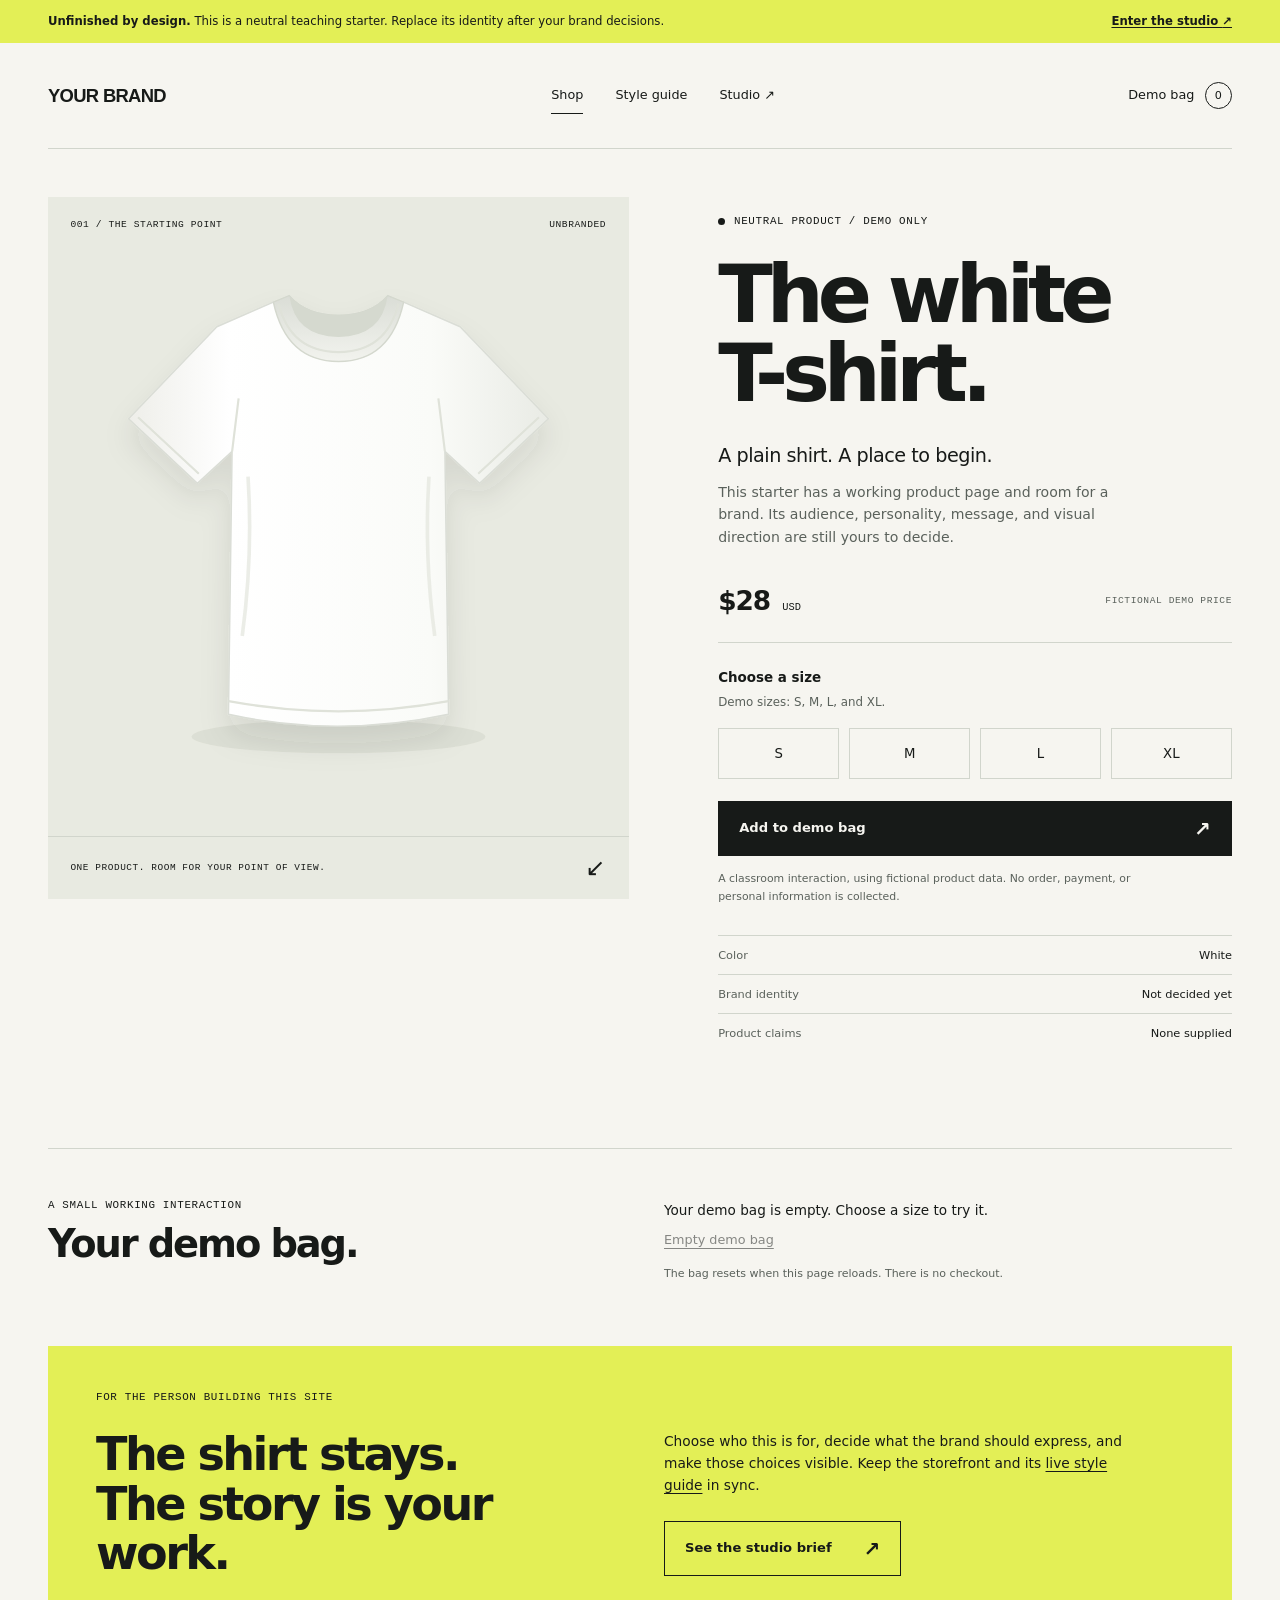
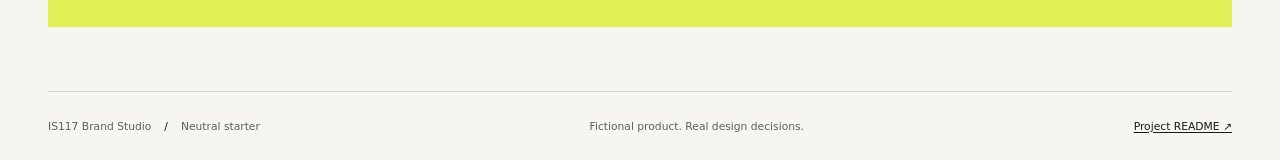
==== public/index.html @ 59103b3f "Initial commit" ====
<!doctype html>
<html lang="en">
  <head>
    <meta charset="utf-8" />
    <meta name="viewport" content="width=device-width, initial-scale=1" />
    <meta
      name="description"
      content="An unfinished, neutral T-shirt storefront for the IS117 Brand Studio. Build a brand through deliberate, visible design choices."
    />
    <title>Your Brand — neutral storefront starter</title>
    <link rel="icon" href="data:," />
    <link rel="stylesheet" href="styles.css" />
    <script src="shop.js" defer></script>
  </head>
  <body>
    <a class="skip-link" href="#main">Skip to content</a>
    <aside class="starter-notice" aria-label="Starter information">
      <span
        ><strong>Unfinished by design.</strong> This is a neutral teaching
        starter. Replace its identity after your brand decisions.</span
      >
      <a href="studio.html"
        >Enter the studio <span aria-hidden="true">↗</span></a
      >
    </aside>
    <header class="site-header wrap">
      <a
        class="brand-link"
        href="index.html"
        aria-label="Your Brand storefront home"
        ><img
          class="wordmark"
          src="assets/wordmark.svg"
          alt="Neutral starter wordmark"
          width="175"
          height="26"
      /></a>
      <nav class="main-nav" aria-label="Main navigation">
        <a class="nav-link" href="index.html" aria-current="page">Shop</a>
        <a class="nav-link" href="styleguide.html">Style guide</a>
        <a class="nav-link" href="studio.html"
          >Studio <span aria-hidden="true">↗</span></a
        >
      </nav>
      <a class="bag-link" href="#demo-bag" aria-label="View demo bag"
        >Demo bag <span id="bag-count" class="bag-count">0</span></a
      >
    </header>

    <main id="main">
      <section class="product-section wrap" aria-labelledby="product-title">
        <div class="product-visual">
          <div class="visual-label">
            <span>001 / The starting point</span><span>Unbranded</span>
          </div>
          <img
            class="shirt-image"
            src="assets/white-shirt.svg"
            alt="Plain white, unbranded short-sleeved T-shirt"
            width="800"
            height="880"
            fetchpriority="high"
          />
          <div class="image-caption">
            <span>One product. Room for your point of view.</span
            ><span aria-hidden="true">↙</span>
          </div>
        </div>
        <div class="product-information">
          <p class="eyebrow">
            <span class="status-dot" aria-hidden="true"></span> Neutral product
            / demo only
          </p>
          <h1 id="product-title">The white<br />T-shirt.</h1>
          <p class="product-intro">A plain shirt. A place to begin.</p>
          <p class="muted product-description">
            This starter has a working product page and room for a brand. Its
            audience, personality, message, and visual direction are still yours
            to decide.
          </p>
          <div class="price-row">
            <p class="price">$28 <span>USD</span></p>
            <span class="micro-label">Fictional demo price</span>
          </div>
          <form id="product-form" class="product-form" novalidate>
            <fieldset aria-describedby="size-help size-error">
              <legend>Choose a size</legend>
              <p id="size-help" class="field-help">
                Demo sizes: S, M, L, and XL.
              </p>
              <div class="size-options">
                <label class="size-option"
                  ><input type="radio" name="size" value="S" /><span
                    >S</span
                  ></label
                >
                <label class="size-option"
                  ><input type="radio" name="size" value="M" /><span
                    >M</span
                  ></label
                >
                <label class="size-option"
                  ><input type="radio" name="size" value="L" /><span
                    >L</span
                  ></label
                >
                <label class="size-option"
                  ><input type="radio" name="size" value="XL" /><span
                    >XL</span
                  ></label
                >
              </div>
              <p id="size-error" class="field-error" role="alert" hidden>
                Choose a size before adding the shirt to your demo bag.
              </p>
            </fieldset>
            <button class="button button-primary add-button" type="submit">
              Add to demo bag <span aria-hidden="true">↗</span>
            </button>
          </form>
          <p class="demo-disclaimer">
            A classroom interaction, using fictional product data. No order,
            payment, or personal information is collected.
          </p>
          <dl class="product-facts">
            <div>
              <dt>Color</dt>
              <dd>White</dd>
            </div>
            <div>
              <dt>Brand identity</dt>
              <dd>Not decided yet</dd>
            </div>
            <div>
              <dt>Product claims</dt>
              <dd>None supplied</dd>
            </div>
          </dl>
        </div>
      </section>

      <section
        id="demo-bag"
        class="bag-section wrap"
        aria-labelledby="bag-title"
      >
        <div>
          <p class="eyebrow">A small working interaction</p>
          <h2 id="bag-title">Your demo bag.</h2>
        </div>
        <div class="bag-details">
          <p
            id="bag-status"
            class="bag-message"
            role="status"
            aria-live="polite"
            aria-atomic="true"
          >
            Your demo bag is empty. Choose a size to try it.
          </p>
          <ul id="bag-items" class="bag-items"></ul>
          <button id="clear-bag" class="text-button" type="button" disabled>
            Empty demo bag
          </button>
          <p class="field-help">
            The bag resets when this page reloads. There is no checkout.
          </p>
        </div>
      </section>

      <section class="starter-next wrap" aria-labelledby="next-title">
        <p class="eyebrow">For the person building this site</p>
        <h2 id="next-title">The shirt stays.<br />The story is your work.</h2>
        <div>
          <p>
            Choose who this is for, decide what the brand should express, and
            make those choices visible. Keep the storefront and its
            <a href="styleguide.html">live style guide</a> in sync.
          </p>
          <a class="button button-secondary" href="studio.html"
            >See the studio brief <span aria-hidden="true">↗</span></a
          >
        </div>
      </section>
    </main>

    <footer class="site-footer wrap">
      <p>
        IS117 Brand Studio <span class="footer-separator"> / </span> Neutral
        starter
      </p>
      <p class="footer-tagline">Fictional product. Real design decisions.</p>
      <a href="https://github.com/kaw393939/is117-brand-studio#readme"
        >Project README <span aria-hidden="true">↗</span></a
      >
    </footer>
  </body>
</html>
---- public/styles.css ----
/* Shared brand tokens. Change these after you agree on your brand direction.
   Both the storefront and the live style guide use this file. */
:root {
  --color-paper: #f6f5f0;
  --color-ink: #171a18;
  --color-muted: #5a615b;
  --color-line: #d1d5cc;
  --color-accent: #e3ef56;
  --color-soft: #e8eae1;
  --color-white: #fff;
  --color-danger: #992e28;
  --font-body:
    system-ui, -apple-system, blinkmacsystemfont, "Segoe UI", sans-serif;
  --font-display:
    system-ui, -apple-system, blinkmacsystemfont, "Segoe UI", sans-serif;
  --font-mono: ui-monospace, sfmono-regular, consolas, monospace;
  --space-1: 0.5rem;
  --space-2: 1rem;
  --space-3: 1.5rem;
  --space-4: 2rem;
  --space-5: 3rem;
  --space-6: 4rem;
  --page-width: 1440px;
}

* {
  box-sizing: border-box;
}

html {
  scroll-behavior: smooth;
  scroll-padding-top: 1.5rem;
}

body {
  margin: 0;
  background: var(--color-paper);
  color: var(--color-ink);
  font-family: var(--font-body);
  line-height: 1.6;
  -webkit-font-smoothing: antialiased;
}

img,
svg {
  display: block;
  max-width: 100%;
}

button,
a,
input {
  -webkit-tap-highlight-color: transparent;
}

a {
  color: inherit;
  text-underline-offset: 0.2em;
  text-decoration-thickness: 1px;
}

a:hover {
  text-decoration-thickness: 2px;
}

button,
input {
  font: inherit;
}

button {
  cursor: pointer;
}

button:disabled {
  cursor: default;
}

:focus-visible {
  outline: 3px solid var(--color-ink);
  outline-offset: 5px;
}

[hidden] {
  display: none !important;
}

::selection {
  background: var(--color-accent);
  color: var(--color-ink);
}

h1,
h2,
h3,
p {
  margin: 0;
}

h1,
h2,
h3 {
  font-family: var(--font-display);
  font-weight: 550;
}

h1 {
  font-size: clamp(3.4rem, 6.25vw, 6.6rem);
  line-height: 0.99;
  letter-spacing: -0.075em;
}

h2 {
  font-size: clamp(2rem, 3.6vw, 3.75rem);
  line-height: 1.08;
  letter-spacing: -0.055em;
}

h3 {
  font-size: 1.3rem;
  line-height: 1.3;
  letter-spacing: -0.03em;
}

p + p {
  margin-top: var(--space-2);
}

.wrap {
  width: min(calc(100% - 6rem), var(--page-width));
  margin-inline: auto;
}

.muted {
  color: var(--color-muted);
}

.eyebrow,
.micro-label,
.visual-label,
.image-caption,
.section-number,
.type-label,
.token-name {
  font-family: var(--font-mono);
  font-size: 0.68rem;
  font-weight: 500;
  line-height: 1.5;
  letter-spacing: 0.06em;
  text-transform: uppercase;
}

.eyebrow {
  display: flex;
  align-items: center;
  gap: 0.55rem;
}

.status-dot {
  width: 7px;
  height: 7px;
  display: inline-block;
  background: var(--color-ink);
  border-radius: 50%;
}

.skip-link {
  position: fixed;
  top: 8px;
  left: 8px;
  z-index: 10;
  transform: translateY(-180%);
  padding: 0.75rem 1rem;
  background: var(--color-ink);
  color: var(--color-white);
}

.skip-link:focus {
  transform: translateY(0);
}

.starter-notice {
  display: flex;
  justify-content: space-between;
  align-items: center;
  gap: 1.5rem;
  padding: 0.8rem 3rem;
  background: var(--color-accent);
  font-size: 0.73rem;
  line-height: 1.5;
}

.starter-notice a {
  flex-shrink: 0;
  font-weight: 650;
}

.site-header {
  min-height: 106px;
  display: flex;
  align-items: center;
  gap: 3rem;
  border-bottom: 1px solid var(--color-line);
}

.brand-link {
  display: inline-block;
  flex-shrink: 0;
}

.wordmark {
  width: 150px;
  height: auto;
}

.main-nav {
  display: flex;
  justify-content: center;
  align-items: center;
  gap: 2rem;
  margin-inline: auto;
}

.nav-link,
.bag-link {
  text-decoration: none;
  font-size: 0.8rem;
}

.nav-link {
  padding-block: 0.5rem;
  border-bottom: 1px solid transparent;
}

.nav-link:hover,
.nav-link[aria-current="page"] {
  border-color: currentcolor;
}

.bag-link {
  display: flex;
  align-items: center;
  gap: 0.65rem;
  white-space: nowrap;
}

.bag-count {
  display: grid;
  place-items: center;
  min-width: 1.7rem;
  height: 1.7rem;
  border: 1px solid var(--color-ink);
  border-radius: 50%;
  font-size: 0.7rem;
}

.product-section {
  display: grid;
  grid-template-columns: 1.13fr 1fr;
  gap: clamp(3rem, 7vw, 8rem);
  padding-block: var(--space-5) 5rem;
  align-items: start;
}

.product-visual {
  position: relative;
  background: var(--color-soft);
}

.visual-label {
  position: absolute;
  z-index: 1;
  inset: 1.3rem 1.4rem auto;
  display: flex;
  justify-content: space-between;
  gap: 1rem;
  font-size: 0.6rem;
}

.shirt-image {
  width: 100%;
  height: auto;
  aspect-ratio: 800 / 880;
  object-fit: contain;
}

.image-caption {
  display: flex;
  align-items: center;
  justify-content: space-between;
  gap: 1rem;
  padding: 1.2rem 1.4rem;
  border-top: 1px solid var(--color-line);
  font-size: 0.59rem;
}

.image-caption > :last-child {
  font-family: var(--font-body);
  font-size: 1.5rem;
  line-height: 1;
}

.product-information {
  max-width: 530px;
  padding-block: 1rem;
}

.product-information h1 {
  margin-top: 1.6rem;
}

.product-intro {
  font-size: 1.2rem;
  line-height: 1.5;
  margin-top: 1.8rem;
  letter-spacing: -0.025em;
}

.product-description {
  margin-top: 0.6rem;
  font-size: 0.88rem;
  max-width: 430px;
}

.price-row {
  display: flex;
  align-items: center;
  justify-content: space-between;
  gap: 1rem;
  margin-block: 2rem 1.5rem;
  padding-bottom: 1.2rem;
  border-bottom: 1px solid var(--color-line);
}

.price {
  font-size: 1.65rem;
  letter-spacing: -0.04em;
  font-weight: 600;
}

.price span {
  font-family: var(--font-mono);
  font-size: 0.65rem;
  font-weight: 400;
  letter-spacing: 0;
  margin-left: 0.25rem;
}

.price-row .micro-label {
  color: var(--color-muted);
  font-size: 0.6rem;
}

fieldset {
  padding: 0;
  margin: 0;
  border: 0;
  min-width: 0;
}

legend {
  padding: 0;
  font-size: 0.84rem;
  font-weight: 650;
}

.field-help {
  margin-top: 0.3rem;
  color: var(--color-muted);
  font-size: 0.74rem;
}

.size-options {
  display: grid;
  grid-template-columns: repeat(4, 1fr);
  gap: 0.6rem;
  margin-top: 1rem;
}

.size-option {
  position: relative;
  cursor: pointer;
}

.size-option input {
  position: absolute;
  opacity: 0;
  width: 100%;
  height: 100%;
  margin: 0;
  cursor: pointer;
}

.size-option span {
  display: grid;
  place-items: center;
  min-height: 3.2rem;
  border: 1px solid var(--color-line);
  background: var(--color-paper);
  font-size: 0.83rem;
  transition:
    background 150ms ease,
    border-color 150ms ease;
}

.size-option input:checked + span {
  background: var(--color-ink);
  border-color: var(--color-ink);
  color: var(--color-paper);
}

.size-option input:hover + span {
  border-color: var(--color-ink);
}

.size-option input:focus-visible + span {
  outline: 3px solid var(--color-ink);
  outline-offset: 4px;
}

.size-option input:focus-visible {
  outline: none;
}

.field-error {
  color: var(--color-danger);
  font-size: 0.8rem;
  margin-top: 0.9rem;
  font-weight: 550;
}

.button {
  display: inline-flex;
  align-items: center;
  justify-content: space-between;
  gap: 2rem;
  min-height: 3.4rem;
  border: 1px solid var(--color-ink);
  padding: 0.9rem 1.25rem;
  font-size: 0.82rem;
  font-weight: 550;
  line-height: 1.4;
  text-decoration: none;
  transition:
    background 150ms ease,
    color 150ms ease;
}

.button > span[aria-hidden] {
  font-size: 1.25rem;
  line-height: 1;
}

.button-primary {
  background: var(--color-ink);
  color: var(--color-paper);
}

.button-primary:hover {
  background: var(--color-accent);
  color: var(--color-ink);
}

.button-secondary {
  background: transparent;
  color: var(--color-ink);
}

.button-secondary:hover {
  background: var(--color-soft);
}

.add-button {
  width: 100%;
  margin-top: 1.4rem;
}

.demo-disclaimer {
  font-size: 0.68rem;
  line-height: 1.65;
  color: var(--color-muted);
  margin-top: 0.9rem;
  max-width: 420px;
}

.product-facts {
  margin-bottom: 0;
  margin-top: 1.8rem;
}

.product-facts div {
  display: flex;
  justify-content: space-between;
  gap: 1rem;
  padding-block: 0.62rem;
  border-top: 1px solid var(--color-line);
  font-size: 0.71rem;
}

.product-facts dt {
  color: var(--color-muted);
}

.product-facts dd {
  margin: 0;
  font-weight: 500;
  text-align: right;
}

.bag-section {
  display: grid;
  grid-template-columns: 1fr 1fr;
  gap: 3rem;
  border-top: 1px solid var(--color-line);
  padding-block: 3rem;
}

.bag-section h2 {
  margin-top: 0.6rem;
  font-size: clamp(2rem, 3vw, 3rem);
}

.bag-details {
  padding-top: 0.2rem;
  font-size: 0.85rem;
}

.bag-message {
  max-width: 500px;
}

.bag-items {
  list-style: none;
  margin: 1rem 0;
  padding: 0;
}

.bag-items:empty {
  margin: 0;
}

.bag-items li {
  padding-block: 0.55rem;
  border-bottom: 1px solid var(--color-line);
  font-size: 0.78rem;
}

.text-button {
  padding: 0.5rem 0;
  border: 0;
  background: transparent;
  color: var(--color-ink);
  font-size: 0.8rem;
  text-decoration: underline;
  text-underline-offset: 0.25rem;
}

.text-button:disabled {
  opacity: 0.5;
}

.bag-details .field-help {
  margin-top: 0.4rem;
  font-size: 0.69rem;
}

.starter-next {
  display: grid;
  grid-template-columns: 1fr 1fr;
  gap: 1.5rem 3rem;
  background: var(--color-accent);
  padding: 2.7rem 3rem 3rem;
  margin-block: 1rem 4rem;
}

.starter-next > .eyebrow {
  grid-column: 1 / -1;
}

.starter-next > div {
  max-width: 470px;
  font-size: 0.86rem;
}

.starter-next .button {
  margin-top: 1.6rem;
}

.site-footer {
  display: flex;
  align-items: center;
  justify-content: space-between;
  gap: 2rem;
  border-top: 1px solid var(--color-line);
  padding-block: 1.6rem;
  font-size: 0.67rem;
  color: var(--color-muted);
}

.footer-tagline {
  margin: 0;
}

.footer-separator {
  margin-inline: 0.6rem;
  color: var(--color-ink);
}

.site-footer a {
  color: var(--color-ink);
}

/* Shared editorial pages */
.page-hero {
  padding-block: 4.5rem 3.8rem;
  display: grid;
  grid-template-columns: 1.25fr 0.75fr;
  align-items: end;
  gap: 1.3rem 4rem;
}

.page-hero > .eyebrow {
  grid-column: 1 / -1;
}

.page-hero h1 {
  font-size: clamp(3.5rem, 6.8vw, 7.3rem);
}

.page-hero .hero-summary {
  max-width: 400px;
  font-size: 0.95rem;
  color: var(--color-muted);
  padding-bottom: 0.25rem;
}

.hero-summary strong {
  font-weight: 550;
  color: var(--color-ink);
}

.page-subnav {
  display: flex;
  flex-wrap: wrap;
  gap: 0.6rem 1.8rem;
  padding-block: 1rem;
  border-top: 1px solid var(--color-line);
  border-bottom: 1px solid var(--color-line);
  font-size: 0.76rem;
}

.section-link {
  text-decoration: none;
}

.section-link:hover {
  text-decoration: underline;
}

.guide-section {
  padding-block: 3rem;
  border-bottom: 1px solid var(--color-line);
  display: grid;
  grid-template-columns: 0.32fr 1fr;
  column-gap: 3rem;
}

.section-heading .section-number {
  color: var(--color-muted);
  display: block;
  margin-bottom: 0.8rem;
}

.section-heading h2 {
  font-size: clamp(1.7rem, 2.5vw, 2.65rem);
}

.section-heading p {
  font-size: 0.78rem;
  color: var(--color-muted);
  margin-top: 1rem;
  max-width: 210px;
}

.guide-content {
  min-width: 0;
}

.draft-label {
  display: inline-block;
  padding: 0.3rem 0.55rem;
  background: var(--color-accent);
  color: var(--color-ink);
  font-family: var(--font-mono);
  font-size: 0.6rem;
  line-height: 1.4;
  letter-spacing: 0.03em;
  text-transform: uppercase;
}

.decision-grid {
  display: grid;
  grid-template-columns: repeat(3, 1fr);
  gap: 1.5rem;
  margin-top: 1.6rem;
}

.decision-grid > div {
  border-top: 1px solid var(--color-line);
  padding-top: 0.8rem;
}

.decision-grid h3 {
  font-size: 0.85rem;
  font-weight: 650;
  letter-spacing: 0;
}

.decision-grid p {
  font-size: 0.8rem;
  color: var(--color-muted);
  margin-top: 0.5rem;
}

.decision-grid .undecided {
  font-size: 1.5rem;
  font-weight: 450;
  color: var(--color-ink);
  letter-spacing: -0.04em;
}

.logo-board {
  min-height: 230px;
  display: grid;
  place-items: center;
  padding: 3rem;
  background: var(--color-white);
  border: 1px solid var(--color-line);
}

.logo-board img {
  width: min(100%, 380px);
}

.logo-variants {
  display: grid;
  grid-template-columns: 1fr 1fr;
  border: 1px solid var(--color-line);
  border-top: 0;
}

.logo-variant {
  min-height: 140px;
  padding: 1.5rem;
  display: flex;
  flex-direction: column;
  justify-content: space-between;
  gap: 1.5rem;
}

.logo-variant + .logo-variant {
  border-left: 1px solid var(--color-line);
}

.logo-small {
  width: 110px;
  height: auto;
}

.logo-mono {
  width: 190px;
  filter: brightness(0);
}

.logo-variant p,
.guide-note {
  font-size: 0.73rem;
  color: var(--color-muted);
}

.guide-note {
  margin-top: 1rem;
  max-width: 680px;
}

.palette-grid {
  display: grid;
  grid-template-columns: repeat(5, 1fr);
  gap: 0.65rem;
}

.color-swatch {
  height: 120px;
  border: 1px solid var(--color-line);
  background: var(--swatch-color);
}

.palette-card h3 {
  font-size: 0.76rem;
  letter-spacing: 0;
  font-weight: 650;
  margin-top: 0.65rem;
}

.palette-card code {
  font-family: var(--font-mono);
  font-size: 0.65rem;
  color: var(--color-muted);
  display: block;
  margin-top: 0.15rem;
}

.palette-card p {
  font-size: 0.66rem;
  color: var(--color-muted);
  margin-top: 0.4rem;
  line-height: 1.5;
}

.type-specimen {
  border-top: 1px solid var(--color-line);
  padding-block: 1.3rem;
}

.type-specimen:first-child {
  border-top: 0;
  padding-top: 0;
}

.type-label {
  display: block;
  margin-bottom: 1rem;
  color: var(--color-muted);
  font-size: 0.6rem;
}

.type-display {
  font-family: var(--font-display);
  font-size: clamp(2.5rem, 4.5vw, 5rem);
  font-weight: 550;
  letter-spacing: -0.075em;
  line-height: 1;
  max-width: 700px;
}

.type-body {
  font-family: var(--font-body);
  font-size: 1rem;
  max-width: 570px;
}

.type-mono {
  font-family: var(--font-mono);
  text-transform: uppercase;
  font-size: 0.7rem;
  letter-spacing: 0.06em;
}

.spacing-grid {
  display: flex;
  flex-wrap: wrap;
  align-items: start;
  gap: 2rem;
}

.spacing-token {
  min-width: 52px;
}

.spacing-bar {
  width: var(--token-size);
  height: 40px;
  background: var(--color-ink);
  margin-bottom: 0.9rem;
}

.token-name {
  display: block;
  font-size: 0.6rem;
}

.spacing-token code {
  font-family: var(--font-mono);
  color: var(--color-muted);
  font-size: 0.65rem;
}

.button-samples {
  display: flex;
  flex-wrap: wrap;
  gap: 1rem;
}

.button-samples .button {
  min-width: 185px;
}

.voice-grid {
  display: grid;
  grid-template-columns: 1fr 1fr;
  gap: 2rem;
}

.voice-grid h3 {
  font-size: 0.95rem;
  font-weight: 600;
  margin-bottom: 0.65rem;
}

.voice-grid p {
  font-size: 0.84rem;
  color: var(--color-muted);
}

.voice-example {
  font-size: 1.7rem !important;
  color: var(--color-ink) !important;
  letter-spacing: -0.035em;
  line-height: 1.3;
}

.guide-footer-note {
  display: flex;
  gap: 2rem;
  align-items: center;
  justify-content: space-between;
  background: var(--color-soft);
  padding: 1.5rem 2rem;
  margin-block: 2rem 4rem;
}

.guide-footer-note p {
  font-size: 0.83rem;
  max-width: 680px;
}

.guide-footer-note a {
  font-size: 0.8rem;
  white-space: nowrap;
}

@media (width >= 1600px) {
  .product-section {
    gap: 8rem;
  }
}

@media (width <= 1100px) {
  .wrap {
    width: calc(100% - 4rem);
  }

  .starter-notice {
    padding-inline: 2rem;
  }

  .site-header {
    gap: 1.7rem;
  }

  .main-nav {
    gap: 1.25rem;
  }

  .product-section {
    gap: 3rem;
    align-items: start;
  }

  .product-information h1 {
    font-size: clamp(3.4rem, 7vw, 5rem);
  }

  .product-information {
    padding-top: 0.5rem;
  }

  .product-intro {
    margin-top: 1.4rem;
  }

  .price-row {
    margin-top: 1.5rem;
  }

  .page-hero {
    column-gap: 2rem;
  }

  .guide-section {
    grid-template-columns: 0.35fr 1fr;
    gap: 2rem;
  }

  .palette-grid {
    grid-template-columns: repeat(3, 1fr);
    row-gap: 1.6rem;
  }
}

@media (width <= 760px) {
  .wrap {
    width: calc(100% - 2.5rem);
  }

  .starter-notice {
    padding: 0.75rem 1.25rem;
    font-size: 0.67rem;
    gap: 1rem;
  }

  .starter-notice > span {
    max-width: 480px;
  }

  .starter-notice a {
    font-size: 0.65rem;
  }

  .site-header {
    min-height: 108px;
    display: grid;
    grid-template-columns: 1fr auto;
    gap: 0.5rem 1rem;
    padding-block: 1.2rem 1rem;
  }

  .wordmark {
    width: 130px;
  }

  .main-nav {
    grid-row: 2;
    grid-column: 1 / -1;
    margin: 0;
    justify-content: flex-start;
    gap: 1.5rem;
  }

  .nav-link,
  .bag-link {
    font-size: 0.73rem;
  }

  .bag-link {
    grid-column: 2;
    grid-row: 1;
  }

  .bag-count {
    min-width: 1.5rem;
    height: 1.5rem;
  }

  .product-section {
    grid-template-columns: 1fr;
    gap: 2rem;
    padding-block: 1.5rem 3rem;
  }

  .product-visual {
    max-width: 600px;
    width: 100%;
    margin-inline: auto;
  }

  .shirt-image {
    max-height: 530px;
  }

  .product-information {
    max-width: none;
    padding: 0;
  }

  .product-information h1 {
    font-size: clamp(4.2rem, 13vw, 7rem);
    margin-top: 1rem;
  }

  .product-intro {
    font-size: 1.1rem;
    margin-top: 1.4rem;
  }

  .product-description {
    max-width: 580px;
  }

  .product-facts {
    margin-top: 1.5rem;
  }

  .bag-section {
    grid-template-columns: 1fr;
    gap: 1.3rem;
    padding-block: 2rem;
  }

  .bag-section h2 {
    margin-top: 0.6rem;
  }

  .starter-next {
    grid-template-columns: 1fr;
    padding: 1.8rem;
    gap: 1.3rem;
    margin-block: 1rem 3rem;
  }

  .starter-next > div {
    max-width: none;
  }

  .site-footer {
    flex-wrap: wrap;
    gap: 0.7rem 2rem;
    padding-block: 1.5rem;
  }

  .footer-tagline {
    display: none;
  }

  .page-hero {
    padding-block: 2.5rem;
    grid-template-columns: 1fr;
    row-gap: 1.4rem;
  }

  .page-hero h1 {
    font-size: clamp(3.7rem, 11vw, 6rem);
  }

  .page-hero .hero-summary {
    max-width: 570px;
    font-size: 0.9rem;
  }

  .page-subnav {
    gap: 0.6rem 1.2rem;
    font-size: 0.72rem;
  }

  .guide-section {
    grid-template-columns: 1fr;
    gap: 1.8rem;
    padding-block: 2.3rem;
  }

  .section-heading {
    display: grid;
    grid-template-columns: 1fr 1fr;
    column-gap: 2rem;
  }

  .section-heading .section-number {
    grid-column: 1 / -1;
    margin-bottom: 0.5rem;
  }

  .section-heading p {
    max-width: none;
    margin: 0;
    font-size: 0.73rem;
  }

  .decision-grid {
    gap: 1rem;
  }

  .decision-grid .undecided {
    font-size: 1.3rem;
  }

  .decision-grid p {
    font-size: 0.73rem;
  }

  .palette-grid {
    grid-template-columns: repeat(5, 1fr);
  }

  .color-swatch {
    height: 85px;
  }

  .palette-card p {
    font-size: 0.62rem;
  }

  .palette-card code {
    font-size: 0.57rem;
  }

  .guide-footer-note {
    flex-direction: column;
    align-items: start;
    gap: 1rem;
    margin-block: 1.5rem 3rem;
    padding: 1.5rem;
  }
}

@media (width <= 420px) {
  .starter-notice {
    align-items: start;
    flex-direction: column;
    gap: 0.35rem;
  }

  .visual-label {
    inset: 1rem 1rem auto;
    font-size: 0.53rem;
  }

  .image-caption {
    font-size: 0.53rem;
    padding: 1rem;
  }

  .price-row .micro-label {
    font-size: 0.54rem;
  }

  .section-heading {
    grid-template-columns: 1fr;
    gap: 0.6rem;
  }

  .section-heading .section-number {
    margin: 0;
  }

  .decision-grid {
    grid-template-columns: 1fr;
    gap: 1.2rem;
  }

  .decision-grid > div {
    display: grid;
    grid-template-columns: 0.5fr 1fr;
    gap: 0.4rem 1rem;
  }

  .decision-grid p {
    margin-top: 0;
  }

  .decision-grid p:last-child {
    grid-column: 2;
  }

  .palette-grid {
    grid-template-columns: repeat(3, 1fr);
  }

  .color-swatch {
    height: 90px;
  }

  .logo-board {
    min-height: 190px;
    padding: 2rem;
  }

  .logo-variants {
    grid-template-columns: 1fr;
  }

  .logo-variant {
    min-height: 125px;
  }

  .logo-variant + .logo-variant {
    border-left: 0;
    border-top: 1px solid var(--color-line);
  }

  .voice-grid {
    grid-template-columns: 1fr;
    gap: 1.5rem;
  }
}

@media (prefers-reduced-motion: reduce) {
  html {
    scroll-behavior: auto;
  }

  *,
  *::before,
  *::after {
    transition: none !important;
    animation: none !important;
  }
}
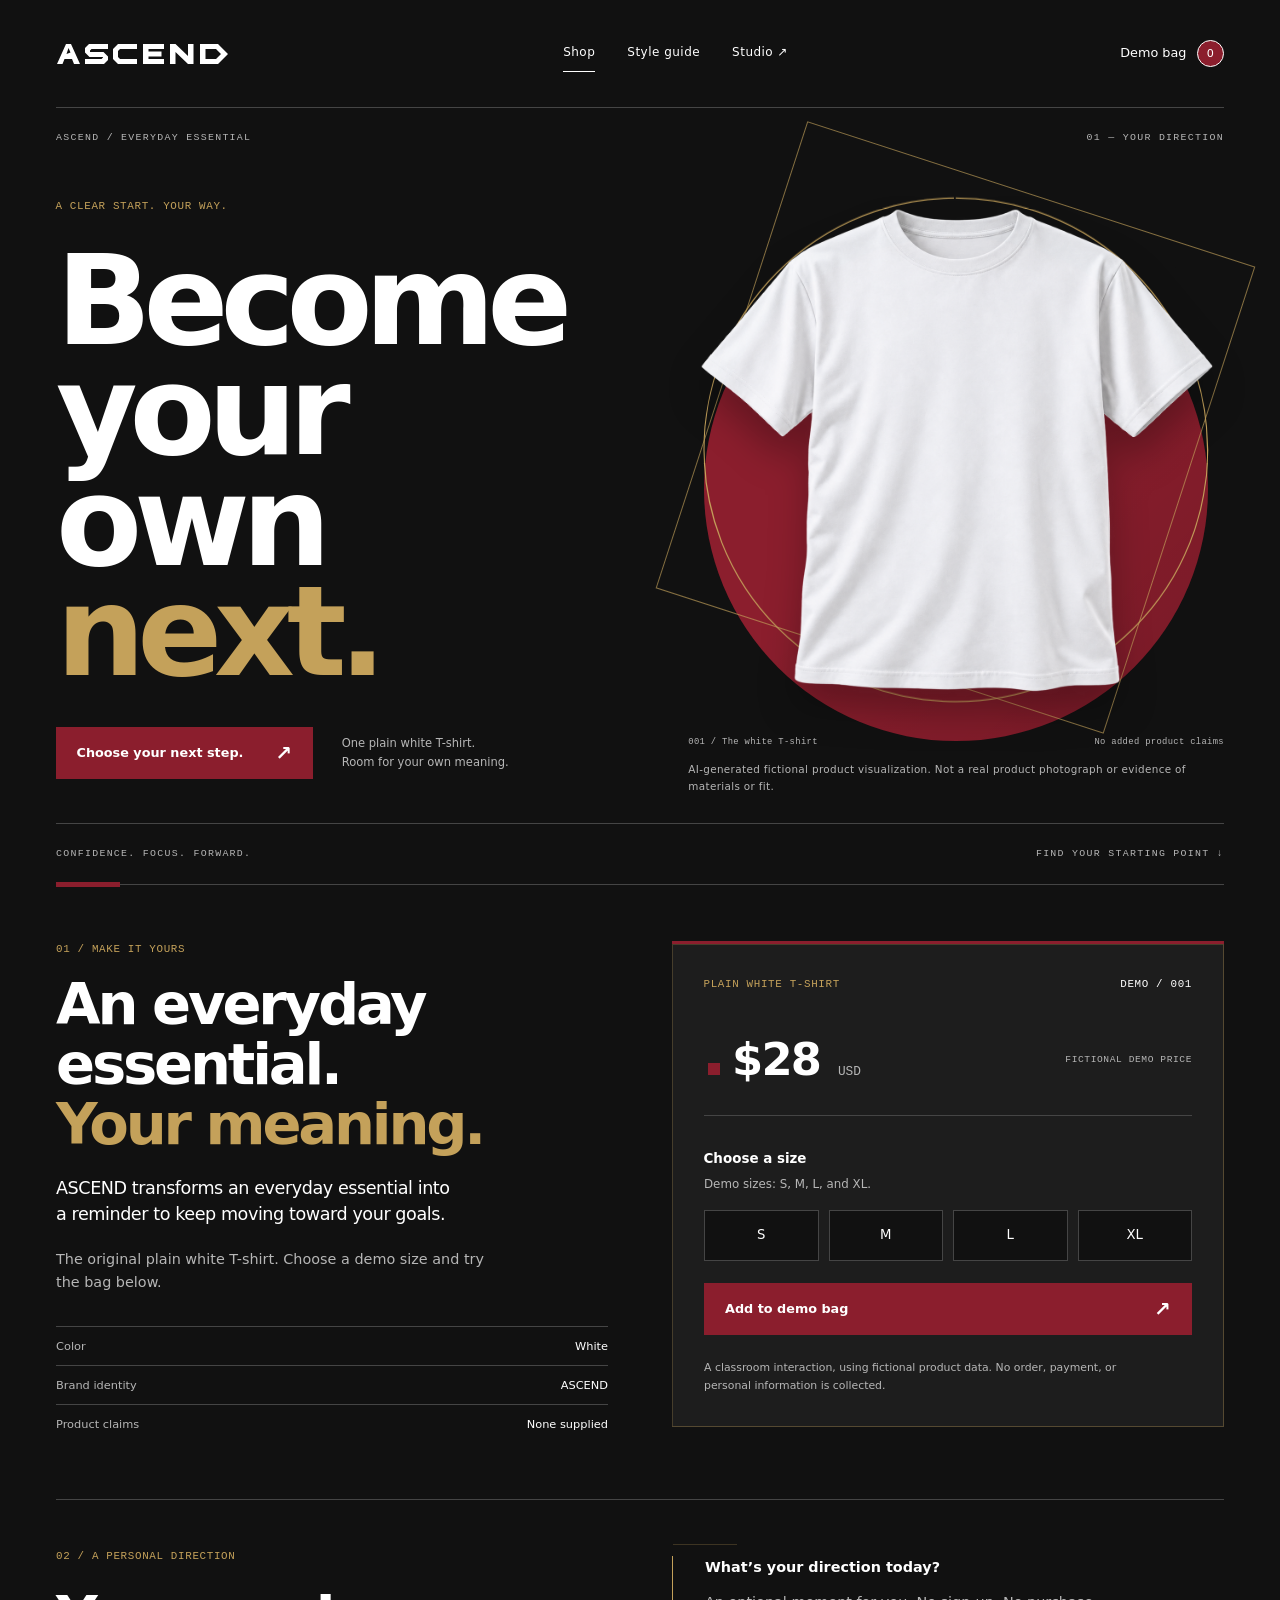
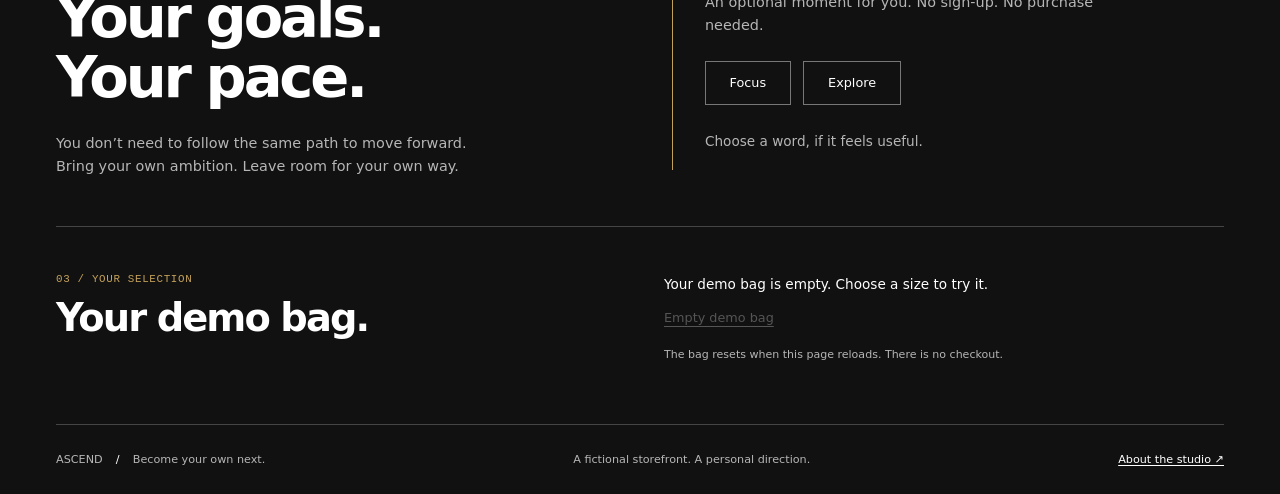
==== commit 6ac63682: "feat: build ASCEND Modernist storefront and live style guide Refs #1" ====
--- a/public/index.html
+++ b/public/index.html
@@ -5,84 +5,165 @@
     <meta name="viewport" content="width=device-width, initial-scale=1" />
     <meta
       name="description"
-      content="An unfinished, neutral T-shirt storefront for the IS117 Brand Studio. Build a brand through deliberate, visible design choices."
+      content="A plain white T-shirt. A reminder to move toward your goals. Explore ASCEND, a fictional Modernist brand studio storefront."
     />
-    <title>Your Brand — neutral storefront starter</title>
+    <title>ASCEND — Become your own next.</title>
     <link rel="icon" href="data:," />
     <link rel="stylesheet" href="styles.css" />
     <script src="shop.js" defer></script>
+    <script src="motion.js" defer></script>
   </head>
-  <body>
+  <body class="ascend">
     <a class="skip-link" href="#main">Skip to content</a>
-    <aside class="starter-notice" aria-label="Starter information">
-      <span
-        ><strong>Unfinished by design.</strong> This is a neutral teaching
-        starter. Replace its identity after your brand decisions.</span
-      >
-      <a href="studio.html"
-        >Enter the studio <span aria-hidden="true">↗</span></a
-      >
-    </aside>
     <header class="site-header wrap">
       <a
         class="brand-link"
         href="index.html"
-        aria-label="Your Brand storefront home"
-        ><img
+        aria-label="ASCEND storefront home"
+        ><svg
           class="wordmark"
-          src="assets/wordmark.svg"
-          alt="Neutral starter wordmark"
-          width="175"
-          height="26"
-      /></a>
+          viewBox="0 0 350 56"
+          role="img"
+          aria-label="ASCEND"
+        >
+          <use href="assets/ascend-wordmark.svg#wordmark" /></svg
+      ></a>
       <nav class="main-nav" aria-label="Main navigation">
-        <a class="nav-link" href="index.html" aria-current="page">Shop</a>
-        <a class="nav-link" href="styleguide.html">Style guide</a>
-        <a class="nav-link" href="studio.html"
+        <a class="nav-link" href="index.html" aria-current="page">Shop</a
+        ><a class="nav-link" href="styleguide.html">Style guide</a
+        ><a class="nav-link" href="studio.html"
           >Studio <span aria-hidden="true">↗</span></a
         >
       </nav>
-      <a class="bag-link" href="#demo-bag" aria-label="View demo bag"
+      <a class="bag-link" href="#demo-bag"
         >Demo bag <span id="bag-count" class="bag-count">0</span></a
       >
     </header>
-
-    <main id="main">
-      <section class="product-section wrap" aria-labelledby="product-title">
-        <div class="product-visual">
-          <div class="visual-label">
-            <span>001 / The starting point</span><span>Unbranded</span>
+    <main id="main" tabindex="-1">
+      <section class="ascend-hero wrap" aria-labelledby="hero-title">
+        <div class="hero-rule">
+          <span>ASCEND / Everyday essential</span
+          ><span>01 — Your direction</span>
+        </div>
+        <div class="hero-composition" data-reveal>
+          <div class="hero-copy">
+            <p class="eyebrow" data-reveal-item data-motion="left">
+              A clear start. Your way.
+            </p>
+            <h1 id="hero-title" data-reveal-item data-motion="left">
+              Become<br />your own<br /><span class="hero-next">next.</span>
+            </h1>
+            <div class="hero-action" data-reveal-control>
+              <a class="button button-primary" href="#product-form"
+                >Choose your next step. <span aria-hidden="true">↗</span></a
+              >
+              <p data-reveal-item data-motion="left">
+                One plain white T-shirt.<br />Room for your own meaning.
+              </p>
+            </div>
           </div>
-          <img
-            class="shirt-image"
-            src="assets/white-shirt.svg"
-            alt="Plain white, unbranded short-sleeved T-shirt"
-            width="800"
-            height="880"
-            fetchpriority="high"
-          />
-          <div class="image-caption">
-            <span>One product. Room for your point of view.</span
-            ><span aria-hidden="true">↙</span>
+          <figure class="hero-product">
+            <div
+              class="hero-orbit"
+              aria-hidden="true"
+              data-reveal-geometry
+            ></div>
+            <svg
+              class="hero-ring"
+              viewBox="0 0 100 100"
+              aria-hidden="true"
+              focusable="false"
+            >
+              <circle cx="50" cy="50" r="47" pathLength="1" /></svg
+            ><span
+              class="hero-axis"
+              aria-hidden="true"
+              data-reveal-geometry
+            ></span
+            ><img
+              class="shirt-image"
+              src="assets/white-shirt-realistic.png"
+              alt="AI-generated fictional visualization of a plain white crew-neck T-shirt with natural folds"
+              width="1312"
+              height="1200"
+              fetchpriority="high"
+            />
+            <figcaption>
+              <span>001 / The white T-shirt</span
+              ><span>No added product claims</span>
+              <span class="image-disclosure">
+                AI-generated fictional product visualization. Not a real product
+                photograph or evidence of materials or fit.
+              </span>
+            </figcaption>
+          </figure>
+        </div>
+        <div class="hero-bottom">
+          <span>Confidence. Focus. Forward.</span
+          ><span
+            >Find your starting point <span aria-hidden="true">↓</span></span
+          >
+        </div>
+      </section>
+      <section
+        class="product-section wrap"
+        aria-labelledby="product-title"
+        data-reveal
+      >
+        <div class="product-story">
+          <p class="eyebrow">01 / Make it yours</p>
+          <h2 id="product-title" data-reveal-item data-motion="left">
+            An everyday<br />essential.<br /><span class="gold-text"
+              >Your meaning.</span
+            >
+          </h2>
+          <p class="product-intro" data-reveal-item data-motion="left">
+            ASCEND transforms an everyday essential into a reminder to keep
+            moving toward your goals.
+          </p>
+          <p class="product-description" data-reveal-item data-motion="left">
+            The original plain white T-shirt. Choose a demo size and try the bag
+            below.
+          </p>
+          <dl class="product-facts">
+            <div>
+              <dt>Color</dt>
+              <dd>White</dd>
+            </div>
+            <div>
+              <dt>Brand identity</dt>
+              <dd>ASCEND</dd>
+            </div>
+            <div>
+              <dt>Product claims</dt>
+              <dd>None supplied</dd>
+            </div>
+          </dl>
+        </div>
+        <div class="product-information">
+          <div class="selection-heading" data-reveal-item>
+            <p class="eyebrow">Plain white T-shirt</p>
+            <span class="micro-label">Demo / 001</span>
           </div>
-        </div>
-        <div class="product-information">
-          <p class="eyebrow">
-            <span class="status-dot" aria-hidden="true"></span> Neutral product
-            / demo only
-          </p>
-          <h1 id="product-title">The white<br />T-shirt.</h1>
-          <p class="product-intro">A plain shirt. A place to begin.</p>
-          <p class="muted product-description">
-            This starter has a working product page and room for a brand. Its
-            audience, personality, message, and visual direction are still yours
-            to decide.
-          </p>
           <div class="price-row">
-            <p class="price">$28 <span>USD</span></p>
+            <p class="price">
+              <span
+                class="price-accent"
+                aria-hidden="true"
+                data-reveal-item
+                data-motion="pop"
+              ></span
+              >$28 <span class="price-currency">USD</span>
+            </p>
             <span class="micro-label">Fictional demo price</span>
           </div>
-          <form id="product-form" class="product-form" novalidate>
+          <form
+            id="product-form"
+            class="product-form"
+            data-reveal-control
+            novalidate
+            tabindex="-1"
+          >
             <fieldset aria-describedby="size-help size-error">
               <legend>Choose a size</legend>
               <p id="size-help" class="field-help">
@@ -93,18 +174,15 @@
                   ><input type="radio" name="size" value="S" /><span
                     >S</span
                   ></label
-                >
-                <label class="size-option"
+                ><label class="size-option"
                   ><input type="radio" name="size" value="M" /><span
                     >M</span
                   ></label
-                >
-                <label class="size-option"
+                ><label class="size-option"
                   ><input type="radio" name="size" value="L" /><span
                     >L</span
                   ></label
-                >
-                <label class="size-option"
+                ><label class="size-option"
                   ><input type="radio" name="size" value="XL" /><span
                     >XL</span
                   ></label
@@ -122,31 +200,90 @@
             A classroom interaction, using fictional product data. No order,
             payment, or personal information is collected.
           </p>
-          <dl class="product-facts">
-            <div>
-              <dt>Color</dt>
-              <dd>White</dd>
-            </div>
-            <div>
-              <dt>Brand identity</dt>
-              <dd>Not decided yet</dd>
-            </div>
-            <div>
-              <dt>Product claims</dt>
-              <dd>None supplied</dd>
-            </div>
-          </dl>
         </div>
       </section>
-
+      <section
+        class="direction-section wrap"
+        aria-labelledby="direction-title"
+        data-reveal
+      >
+        <div>
+          <p class="eyebrow">02 / A personal direction</p>
+          <h2 id="direction-title" data-reveal-item data-motion="left">
+            Your goals.<br />Your pace.
+          </h2>
+          <p>
+            You don’t need to follow the same path to move forward. Bring your
+            own ambition. Leave room for your own way.
+          </p>
+        </div>
+        <div class="intention-panel">
+          <p class="intention-label" data-reveal-item>
+            What’s your direction today?
+          </p>
+          <p class="field-help">
+            An optional moment for you. No sign-up. No purchase needed.
+          </p>
+          <div id="intention-controls" hidden>
+            <div
+              class="intention-options"
+              data-reveal-control
+              role="group"
+              aria-label="Choose an optional intention"
+            >
+              <button
+                class="intention-button"
+                type="button"
+                data-intention="focus"
+                aria-pressed="false"
+              >
+                Focus</button
+              ><button
+                class="intention-button"
+                type="button"
+                data-intention="explore"
+                aria-pressed="false"
+              >
+                Explore
+              </button>
+            </div>
+            <p
+              id="intention-message"
+              class="intention-message"
+              role="status"
+              aria-live="polite"
+              aria-atomic="true"
+            >
+              Choose a word, if it feels useful.
+            </p>
+            <button
+              id="clear-intention"
+              class="text-button"
+              type="button"
+              hidden
+            >
+              Clear my choice
+            </button>
+          </div>
+          <p id="intention-fallback" class="intention-message">
+            Focus on one next step, or leave room to explore. The direction is
+            yours.
+          </p>
+        </div>
+      </section>
       <section
         id="demo-bag"
         class="bag-section wrap"
         aria-labelledby="bag-title"
+        data-reveal
       >
         <div>
-          <p class="eyebrow">A small working interaction</p>
-          <h2 id="bag-title">Your demo bag.</h2>
+          <p class="eyebrow" data-reveal-item data-motion="pop">
+            03 / Your selection
+          </p>
+          <h2 id="bag-title" data-reveal-item data-motion="left">
+            Your demo bag.
+          </h2>
         </div>
         <div class="bag-details">
           <p
@@ -167,32 +304,15 @@
           </p>
         </div>
       </section>
-
-      <section class="starter-next wrap" aria-labelledby="next-title">
-        <p class="eyebrow">For the person building this site</p>
-        <h2 id="next-title">The shirt stays.<br />The story is your work.</h2>
-        <div>
-          <p>
-            Choose who this is for, decide what the brand should express, and
-            make those choices visible. Keep the storefront and its
-            <a href="styleguide.html">live style guide</a> in sync.
-          </p>
-          <a class="button button-secondary" href="studio.html"
-            >See the studio brief <span aria-hidden="true">↗</span></a
-          >
-        </div>
-      </section>
     </main>
-
     <footer class="site-footer wrap">
       <p>
-        IS117 Brand Studio <span class="footer-separator"> / </span> Neutral
-        starter
+        ASCEND <span class="footer-separator"> / </span> Become your own next.
       </p>
-      <p class="footer-tagline">Fictional product. Real design decisions.</p>
-      <a href="https://github.com/kaw393939/is117-brand-studio#readme"
-        >Project README <span aria-hidden="true">↗</span></a
-      >
+      <p class="footer-tagline">
+        A fictional storefront. A personal direction.
+      </p>
+      <a href="studio.html">About the studio ↗</a>
     </footer>
   </body>
 </html>
--- a/public/styles.css
+++ b/public/styles.css
@@ -1,4 +1,4 @@
-/* Shared brand tokens. Change these after you agree on your brand direction.
+/* Shared ASCEND brand tokens.
    Both the storefront and the live style guide use this file. */
 :root {
   --color-paper: #f6f5f0;
@@ -9,6 +9,7 @@
   --color-soft: #e8eae1;
   --color-white: #fff;
   --color-danger: #992e28;
+  --color-gold: #c4a15a;
   --font-body:
     system-ui, -apple-system, blinkmacsystemfont, "Segoe UI", sans-serif;
   --font-display:
@@ -1295,3 +1296,981 @@
     animation: none !important;
   }
 }
+
+/* ASCEND identity: shared by the storefront and its live board. */
+.ascend {
+  --color-paper: #111;
+  --color-ink: #fff;
+  --color-muted: #b6b6b6;
+  --color-line: #454545;
+  --color-accent: #8b1e2d;
+  --color-soft: #1d1d1d;
+  --color-danger: #ff9da9;
+
+  background: var(--color-paper);
+  color: var(--color-ink);
+
+  --display-size: clamp(4.5rem, 9.8vw, 9.5rem);
+  --display-weight: 850;
+  --display-tracking: -0.065em;
+  --display-leading: 0.88;
+
+  background-image: radial-gradient(
+    rgb(255 255 255 / 2.5%) 0.6px,
+    transparent 0.6px
+  );
+  background-size: 4px 4px;
+}
+
+.ascend .wrap {
+  width: min(1440px, calc(100% - 112px));
+}
+
+.ascend .site-header {
+  min-height: 108px;
+  border-bottom: 1px solid var(--color-line);
+}
+
+.ascend .wordmark,
+.nav-wordmark {
+  width: 175px;
+  height: 28px;
+  flex: none;
+  color: white;
+}
+
+.ascend .main-nav {
+  margin-inline: auto;
+}
+
+.ascend .nav-link {
+  font-size: 0.75rem;
+  letter-spacing: 0.04em;
+}
+
+.ascend .bag-count {
+  background: var(--color-accent);
+  color: white;
+}
+
+.ascend .eyebrow,
+.ascend .section-number {
+  color: var(--color-gold);
+}
+
+.ascend .button {
+  border-radius: 0;
+  min-height: 52px;
+  font-size: 0.8rem;
+  font-weight: 650;
+  transition:
+    background-color 0.18s,
+    border-color 0.18s,
+    transform 0.18s;
+}
+
+.ascend .button-primary {
+  background: var(--color-accent);
+  color: white;
+  border: 1px solid var(--color-accent);
+}
+
+.ascend .button-primary:hover {
+  background: #aa293d;
+  border-color: #aa293d;
+  transform: translateY(-2px);
+}
+
+.ascend .button-secondary {
+  border: 1px solid #888;
+  background: transparent;
+  color: white;
+}
+
+.ascend .button-secondary:hover {
+  border-color: var(--color-gold);
+  background: var(--color-soft);
+}
+
+.ascend :focus-visible {
+  outline-color: var(--color-gold);
+}
+
+.ascend .skip-link {
+  background: white;
+  color: #151515;
+}
+
+.ascend .ascend-hero {
+  padding-top: 22px;
+}
+
+.hero-rule,
+.hero-bottom {
+  display: flex;
+  justify-content: space-between;
+  gap: 24px;
+  font-family: var(--font-mono);
+  font-size: 0.62rem;
+  text-transform: uppercase;
+  letter-spacing: 0.13em;
+  color: var(--color-muted);
+}
+
+.hero-composition {
+  display: grid;
+  grid-template-columns: 1.05fr 1fr;
+  align-items: center;
+  position: relative;
+  padding-block: 64px 48px;
+}
+
+.hero-copy {
+  position: relative;
+  z-index: 2;
+}
+
+.hero-copy h1,
+.ascend .type-display {
+  font-family: var(--font-display);
+  font-size: var(--display-size);
+  font-weight: var(--display-weight);
+  letter-spacing: var(--display-tracking);
+  line-height: var(--display-leading);
+  margin: 32px 0 40px;
+}
+
+.hero-copy .hero-next,
+.ascend .type-display .type-next {
+  color: var(--color-gold);
+}
+
+.hero-action {
+  display: flex;
+  align-items: center;
+  gap: 28px;
+}
+
+.hero-action p {
+  font-size: 0.72rem;
+  line-height: 1.7;
+  color: var(--color-muted);
+}
+
+.hero-product {
+  margin: 0;
+  position: relative;
+  min-width: 0;
+  display: grid;
+  place-items: center;
+  isolation: isolate;
+}
+
+.hero-orbit {
+  position: absolute;
+  width: 108%;
+  aspect-ratio: 1;
+  background: var(--color-accent);
+  border-radius: 50%;
+  z-index: -2;
+}
+
+.hero-axis {
+  position: absolute;
+  width: 80%;
+  height: 110%;
+  border: 1px solid var(--color-gold);
+  transform: rotate(18deg);
+  z-index: -1;
+  opacity: 0.65;
+}
+
+.ascend .hero-product .shirt-image {
+  max-height: none;
+  object-fit: contain;
+  width: 110%;
+  max-width: 110%;
+  aspect-ratio: 1312 / 1200;
+  clip-path: none;
+  filter: drop-shadow(0 22px 18px rgb(0 0 0 / 28%));
+  padding-block: 14px;
+}
+
+.hero-product figcaption {
+  display: flex;
+  justify-content: space-between;
+  width: 100%;
+  gap: 24px;
+  font-family: var(--font-mono);
+  font-size: 0.6rem;
+  letter-spacing: 0.04em;
+  margin-top: 28px;
+  color: var(--color-muted);
+}
+
+.hero-bottom {
+  border-top: 1px solid var(--color-line);
+  padding-block: 22px;
+}
+
+.ascend .product-section {
+  grid-template-columns: 1fr 1fr;
+  align-items: start;
+  border-top: 1px solid var(--color-line);
+  padding-block: 56px;
+  gap: 64px;
+  position: relative;
+}
+
+.product-story h2,
+.direction-section h2 {
+  font-size: clamp(2.8rem, 4.5vw, 4.75rem);
+  letter-spacing: -0.055em;
+  line-height: 1.04;
+  font-weight: 750;
+  margin-block: 24px;
+}
+
+.gold-text {
+  color: var(--color-gold);
+}
+
+.ascend .product-intro {
+  font-size: 1.1rem;
+  max-width: 36ch;
+  margin-top: 30px;
+}
+
+.ascend .product-description {
+  margin-top: 20px;
+  color: var(--color-muted);
+  font-size: 0.9rem;
+}
+
+.ascend .product-information {
+  overflow: clip;
+  background: var(--color-soft);
+  border-top: 3px solid var(--color-accent);
+  padding: 32px;
+  max-width: none;
+  box-shadow: inset -1px -1px 0 rgb(196 161 90 / 12%);
+}
+
+.selection-heading {
+  display: flex;
+  justify-content: space-between;
+  align-items: center;
+  gap: 16px;
+}
+
+.ascend .price-row {
+  margin-block: 32px;
+}
+
+.ascend .price {
+  color: var(--color-ink);
+  font-size: 2.8rem;
+}
+
+.ascend .price .price-currency {
+  font-size: 0.8rem;
+  color: var(--color-muted);
+}
+
+.ascend .size-options {
+  gap: 10px;
+}
+
+.ascend .size-option {
+  flex: 1;
+}
+
+.ascend .size-option .size-label {
+  background: transparent;
+  color: white;
+  border: 1px solid #777;
+  min-height: 60px;
+}
+
+.ascend .size-option input:checked + span {
+  background: var(--color-ink);
+  color: var(--color-paper);
+  border-color: var(--color-ink);
+}
+
+.ascend .size-option input:hover + span {
+  border-color: var(--color-gold);
+}
+
+.ascend .size-option input:focus-visible + span {
+  outline: 3px solid var(--color-gold);
+  outline-offset: 4px;
+}
+
+.ascend .field-error {
+  color: var(--color-danger);
+}
+
+.ascend .demo-disclaimer {
+  margin-top: 24px;
+  color: var(--color-muted);
+}
+
+.ascend .product-facts {
+  margin-top: 32px;
+}
+
+.direction-section {
+  display: grid;
+  grid-template-columns: 1fr 1fr;
+  gap: 100px;
+  padding-block: 72px;
+  border-top: 1px solid var(--color-line);
+}
+
+.direction-section > div > p:not(.eyebrow) {
+  color: var(--color-muted);
+  max-width: 48ch;
+  font-size: 0.9rem;
+}
+
+.intention-panel {
+  align-self: center;
+  border-left: 1px solid var(--color-gold);
+  padding-left: 32px;
+}
+
+.intention-label {
+  color: white !important;
+  font-weight: 650;
+  margin-bottom: 12px;
+}
+
+.intention-options {
+  display: flex;
+  gap: 12px;
+  margin-block: 24px;
+}
+
+.intention-button {
+  background: transparent;
+  color: white;
+  border: 1px solid #777;
+  padding: 10px 24px;
+  min-height: 44px;
+  font-size: 0.8rem;
+  transition:
+    border-color 0.18s,
+    background-color 0.18s;
+}
+
+.intention-button:hover {
+  border-color: var(--color-gold);
+}
+
+.intention-button[aria-pressed="true"] {
+  background: var(--color-ink);
+  color: var(--color-paper);
+  border-color: var(--color-ink);
+}
+
+.intention-message {
+  font-size: 0.85rem;
+  line-height: 1.8;
+  color: var(--color-muted);
+  margin-bottom: 16px;
+}
+
+.ascend .text-button {
+  color: var(--color-ink);
+  min-height: 44px;
+}
+
+.ascend .text-button:disabled {
+  color: #999;
+}
+
+.ascend .bag-section {
+  padding-block: 44px;
+  margin-bottom: 16px;
+}
+
+.ascend .bag-section h2 {
+  font-size: clamp(2rem, 3vw, 3.5rem);
+  letter-spacing: -0.05em;
+}
+
+.ascend .site-footer {
+  font-size: 0.7rem;
+}
+
+.ascend .page-hero {
+  padding-block: 72px;
+}
+
+.ascend .page-hero h1 {
+  font-size: clamp(4rem, 7vw, 7rem);
+}
+
+.ascend .page-hero .hero-summary {
+  color: var(--color-muted);
+}
+
+.ascend .guide-section {
+  gap: 64px;
+  padding-block: 44px;
+}
+
+.ascend .section-heading h2 {
+  font-size: 2.8rem;
+  letter-spacing: -0.05em;
+}
+
+.ascend .logo-board {
+  background: var(--color-paper);
+  border: 1px solid var(--color-line);
+  color: white;
+}
+
+.guide-wordmark {
+  width: min(350px, 100%);
+  height: auto;
+}
+
+.ascend .logo-variant {
+  gap: 24px;
+  color: white;
+}
+
+.ascend .logo-light {
+  background: white;
+  color: black;
+}
+
+.ascend .logo-light .logo-caption {
+  color: black;
+}
+
+.ascend .palette-grid {
+  grid-template-columns: repeat(3, 1fr);
+  gap: 24px;
+}
+
+.ascend .color-swatch {
+  border: 1px solid #777;
+}
+
+.ascend .decision-grid {
+  grid-template-columns: 1fr;
+  gap: 24px;
+}
+
+.ascend .decision-grid > div {
+  display: block;
+}
+
+.ascend .type-body {
+  font-size: 1.1rem;
+}
+
+.ascend .type-mono {
+  color: var(--color-gold);
+}
+
+.ascend .spacing-bar {
+  background: var(--color-accent);
+}
+
+.ascend .voice-example {
+  color: white !important;
+}
+
+@keyframes ascend-bag {
+  50% {
+    transform: scale(1.12);
+  }
+}
+
+@media (prefers-reduced-motion: no-preference) {
+  .bag-feedback {
+    animation: ascend-bag 0.4s ease-out;
+  }
+}
+
+@media (width <= 1100px) {
+  .ascend .wrap {
+    width: calc(100% - 64px);
+  }
+
+  .hero-composition {
+    padding-block: 48px;
+    gap: 20px;
+  }
+
+  .hero-action {
+    flex-direction: column;
+    align-items: start;
+    gap: 16px;
+  }
+
+  .ascend .product-section,
+  .direction-section {
+    gap: 48px;
+  }
+}
+
+@media (width <= 760px) {
+  .ascend .wrap {
+    width: calc(100% - 40px);
+  }
+
+  .ascend .site-header {
+    min-height: 108px;
+  }
+
+  .ascend .main-nav {
+    margin: 0;
+  }
+
+  .hero-composition {
+    grid-template-columns: 1fr;
+    padding-top: 40px;
+    gap: 40px;
+  }
+
+  .ascend {
+    --display-size: clamp(4.4rem, 16vw, 7rem);
+  }
+
+  .ascend .site-header > .micro-label {
+    grid-column: 1 / -1;
+    grid-row: 3;
+  }
+
+  .hero-action {
+    flex-direction: row;
+    align-items: center;
+    gap: 20px;
+  }
+
+  .hero-action p {
+    font-size: 0.65rem;
+  }
+
+  .hero-product {
+    width: 86%;
+    margin: 0 auto;
+  }
+
+  .hero-product figcaption {
+    font-size: 0.5rem;
+  }
+
+  .hero-rule,
+  .hero-bottom {
+    font-size: 0.5rem;
+    letter-spacing: 0.06em;
+  }
+
+  .ascend .product-section,
+  .direction-section {
+    grid-template-columns: 1fr;
+    padding-block: 56px;
+    gap: 32px;
+  }
+
+  .ascend .product-information {
+    padding: 24px;
+  }
+
+  .intention-panel {
+    padding-left: 20px;
+  }
+
+  .ascend .guide-section {
+    gap: 28px;
+    padding-block: 40px;
+  }
+
+  .ascend .page-hero {
+    padding-block: 48px;
+  }
+
+  .ascend .palette-grid {
+    grid-template-columns: repeat(2, 1fr);
+  }
+}
+
+@media (width <= 380px) {
+  .hero-action {
+    flex-direction: column;
+    align-items: start;
+  }
+
+  .ascend .wordmark {
+    width: 145px;
+  }
+
+  .ascend .product-information {
+    padding: 18px;
+  }
+
+  .selection-heading {
+    flex-wrap: wrap;
+  }
+}
+
+/* Final visual refinement: original assets and comparison styles stay intact. */
+
+.ascend .hero-composition {
+  padding-block: 36px 28px;
+  gap: 24px;
+}
+
+.ascend .hero-product {
+  width: 96%;
+  justify-self: end;
+}
+
+.ascend .hero-orbit {
+  width: 94%;
+  background-image: linear-gradient(
+    135deg,
+    transparent 45%,
+    rgb(0 0 0 / 14%) 100%
+  );
+}
+
+.ascend .hero-axis {
+  width: 88%;
+  height: 80%;
+  top: 0;
+}
+
+.image-disclosure {
+  flex: 0 0 100%;
+  font-size: 0.65rem;
+  line-height: 1.65;
+  color: var(--color-muted);
+  margin-top: 12px;
+  max-width: none;
+  font-family: var(--font-body);
+}
+
+.ascend .hero-product figcaption {
+  font-size: 0.55rem;
+  margin-top: 14px;
+  flex-wrap: wrap;
+  row-gap: 0;
+}
+
+.ascend .product-section::before {
+  content: "";
+  position: absolute;
+  top: -3px;
+  left: 0;
+  width: 64px;
+  height: 5px;
+  background: var(--color-accent);
+}
+
+.ascend .direction-section {
+  padding-block: 48px;
+  gap: 64px;
+  background-image: linear-gradient(
+    90deg,
+    transparent calc(50% - 0.5px),
+    rgb(196 161 90 / 13%) 50%,
+    transparent calc(50% + 0.5px)
+  );
+}
+
+.ascend .product-story h2 {
+  margin-block: 18px;
+}
+
+.ascend .product-story .product-intro {
+  margin-top: 20px;
+}
+
+.guide-product {
+  margin: 0;
+  padding: 24px;
+  border: 1px solid var(--color-line);
+  background: radial-gradient(
+    ellipse at center,
+    #343434,
+    var(--color-soft) 70%
+  );
+}
+
+.guide-product img {
+  width: min(440px, 100%);
+  margin-inline: auto;
+  height: auto;
+  filter: drop-shadow(0 16px 12px rgb(0 0 0 / 25%));
+}
+
+@keyframes ascend-rise {
+  from {
+    translate: 0 48px;
+  }
+
+  to {
+    translate: 0 0;
+  }
+}
+
+@keyframes ascend-geometry {
+  from {
+    scale: 0.72;
+    translate: 32px 0;
+  }
+
+  to {
+    scale: 1;
+    translate: 0 0;
+  }
+}
+
+@media (prefers-reduced-motion: no-preference) {
+  .reveal-arrived [data-reveal-item] {
+    animation: ascend-rise 0.72s cubic-bezier(0.2, 0.7, 0.2, 1) both;
+    animation-delay: var(--reveal-delay, 0ms);
+  }
+
+  .reveal-arrived [data-reveal-geometry] {
+    animation: ascend-geometry 0.85s cubic-bezier(0.2, 0.7, 0.2, 1) 0.1s both;
+  }
+
+  .reveal-settled [data-reveal-item],
+  .reveal-settled [data-reveal-geometry] {
+    animation: none;
+  }
+}
+
+@media (width <= 1100px) {
+  .ascend .product-section,
+  .ascend .direction-section {
+    gap: 36px;
+  }
+}
+
+@media (width <= 760px) {
+  .ascend .hero-composition {
+    padding-block: 28px;
+    gap: 24px;
+  }
+
+  .ascend .hero-product {
+    width: 90%;
+    justify-self: center;
+  }
+
+  .ascend .hero-product .shirt-image {
+    width: 100%;
+    max-width: 100%;
+  }
+
+  .ascend .product-section,
+  .ascend .direction-section {
+    padding-block: 36px;
+    gap: 28px;
+  }
+
+  .ascend .direction-section {
+    background-image: none;
+  }
+
+  .ascend .hero-product figcaption {
+    font-size: 0.5rem;
+  }
+
+  .ascend .guide-section {
+    padding-block: 32px;
+  }
+}
+
+@keyframes ascend-control {
+  from {
+    filter: brightness(0.75);
+  }
+
+  to {
+    filter: brightness(1);
+  }
+}
+
+@media (prefers-reduced-motion: no-preference) {
+  .reveal-arrived [data-reveal-control] {
+    animation: ascend-control 0.72s ease-out 0.2s both;
+  }
+
+  .reveal-settled [data-reveal-control] {
+    animation: none;
+  }
+}
+
+/* Approved one-shot motion vocabulary. Interactive containers never translate. */
+.hero-ring {
+  position: absolute;
+  width: 104%;
+  height: auto;
+  aspect-ratio: 1;
+  top: 0;
+  pointer-events: none;
+  z-index: -1;
+  fill: none;
+  stroke: var(--color-gold);
+  stroke-width: 0.2px;
+  rotate: -90deg;
+}
+
+.hero-ring circle {
+  stroke-dasharray: 1;
+  stroke-dashoffset: 0;
+}
+
+.price-accent {
+  display: inline-block;
+  width: 12px;
+  height: 12px;
+  margin-right: 12px;
+  background: var(--color-accent);
+}
+
+.ascend .product-information,
+.ascend .intention-panel {
+  position: relative;
+}
+
+.ascend .product-information::before,
+.ascend .intention-panel::before {
+  content: "";
+  position: absolute;
+  inset: 0;
+  border: 1px solid rgb(196 161 90 / 25%);
+  pointer-events: none;
+}
+
+.ascend .intention-panel::before {
+  border-width: 1px 0 0;
+  inset: -12px auto auto 0;
+  width: 64px;
+  height: 1px;
+}
+
+@keyframes ascend-left {
+  from {
+    translate: calc(-1 * var(--motion-travel, 40px)) 0;
+  }
+
+  to {
+    translate: 0 0;
+  }
+}
+
+@keyframes ascend-right {
+  from {
+    translate: var(--motion-travel, 40px) 0;
+  }
+
+  to {
+    translate: 0 0;
+  }
+}
+
+@keyframes ascend-pop {
+  from {
+    scale: 0.85;
+  }
+
+  to {
+    scale: 1;
+  }
+}
+
+@keyframes ascend-circle {
+  from {
+    scale: 0.8;
+  }
+
+  to {
+    scale: 1;
+  }
+}
+
+@keyframes ascend-ring {
+  from {
+    stroke-dashoffset: 1;
+  }
+
+  to {
+    stroke-dashoffset: 0;
+  }
+}
+
+@media (prefers-reduced-motion: no-preference) {
+  .reveal-arrived [data-motion="left"] {
+    animation-name: ascend-left;
+    animation-duration: 0.75s;
+  }
+
+  .reveal-arrived [data-motion="right"] {
+    animation-name: ascend-right;
+    animation-duration: 0.75s;
+  }
+
+  .reveal-arrived [data-motion="pop"] {
+    animation-name: ascend-pop;
+    animation-duration: 0.45s;
+  }
+
+  .hero-composition.reveal-arrived {
+    --motion-travel: 48px;
+  }
+
+  .hero-composition.reveal-arrived .hero-orbit {
+    animation: ascend-circle 1s cubic-bezier(0.2, 0.7, 0.2, 1) both;
+  }
+
+  .hero-composition.reveal-arrived .hero-ring circle {
+    animation: ascend-ring 1s cubic-bezier(0.2, 0.7, 0.2, 1) both;
+  }
+
+  .product-section.reveal-arrived .product-information::before {
+    animation: ascend-right 0.75s cubic-bezier(0.2, 0.7, 0.2, 1) 0.1s both;
+  }
+
+  .direction-section.reveal-arrived [data-motion="left"] {
+    animation-duration: 0.7s;
+  }
+
+  .direction-section.reveal-arrived .intention-panel::before {
+    animation: ascend-right 0.7s cubic-bezier(0.2, 0.7, 0.2, 1) 0.1s both;
+  }
+
+  .bag-section.reveal-arrived {
+    --motion-travel: 32px;
+  }
+
+  .bag-section.reveal-arrived [data-motion="left"] {
+    animation-duration: 0.65s;
+  }
+
+  .hero-composition.reveal-settled .hero-ring circle,
+  .product-section.reveal-settled .product-information::before,
+  .direction-section.reveal-settled .intention-panel::before {
+    animation: none;
+  }
+}
+
+@media (width <= 760px) {
+  .ascend [data-reveal] {
+    --motion-travel: 24px;
+  }
+
+  .hero-ring {
+    width: 100%;
+  }
+}
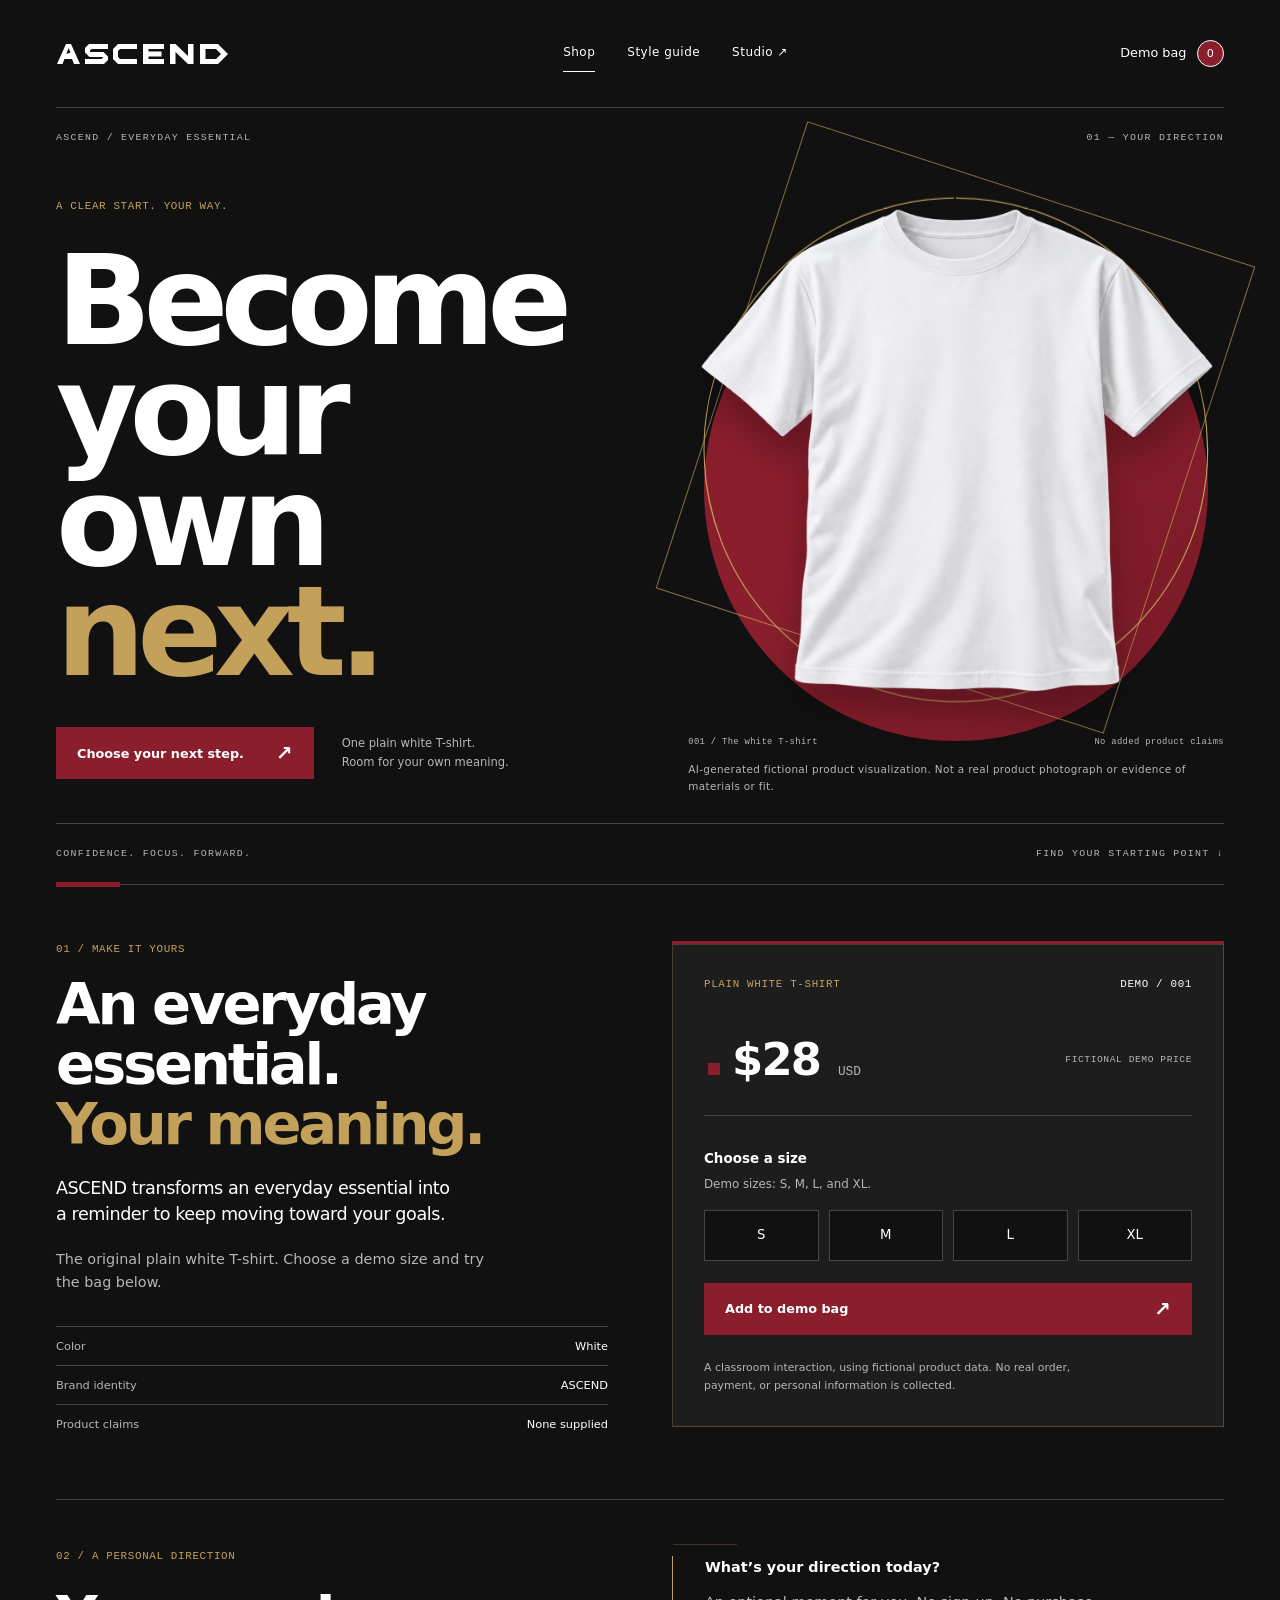
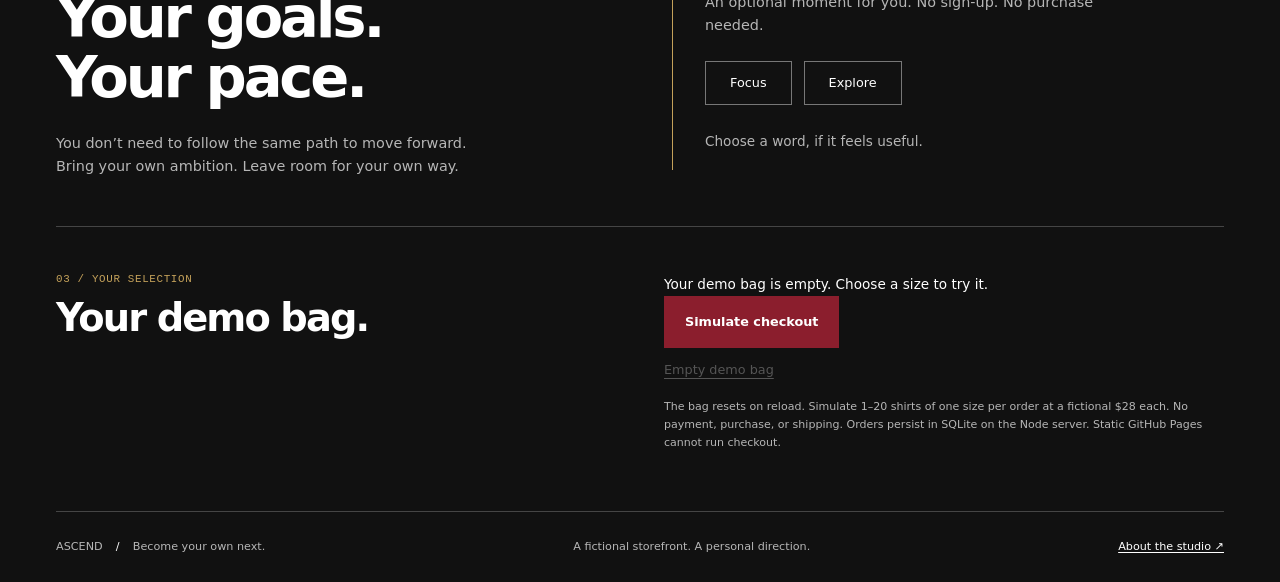
==== commit f8007bfc: "Implement ASCEND SQLite simulated checkout and Review 2 plan" ====
--- a/public/index.html
+++ b/public/index.html
@@ -197,8 +197,8 @@
             </button>
           </form>
           <p class="demo-disclaimer">
-            A classroom interaction, using fictional product data. No order,
-            payment, or personal information is collected.
+            A classroom interaction, using fictional product data. No real
+            order, payment, or personal information is collected.
           </p>
         </div>
       </section>
@@ -296,11 +296,28 @@
             Your demo bag is empty. Choose a size to try it.
           </p>
           <ul id="bag-items" class="bag-items"></ul>
+          <button
+            id="simulate-checkout"
+            class="button button-primary"
+            type="button"
+            disabled
+          >
+            Simulate checkout
+          </button>
+          <p
+            id="checkout-status"
+            role="status"
+            aria-live="polite"
+            aria-atomic="true"
+          ></p>
           <button id="clear-bag" class="text-button" type="button" disabled>
             Empty demo bag
           </button>
           <p class="field-help">
-            The bag resets when this page reloads. There is no checkout.
+            The bag resets on reload. Simulate 1–20 shirts of one size per order
+            at a fictional $28 each. No payment, purchase, or shipping. Orders
+            persist in SQLite on the Node server. Static GitHub Pages cannot run
+            checkout.
           </p>
         </div>
       </section>
